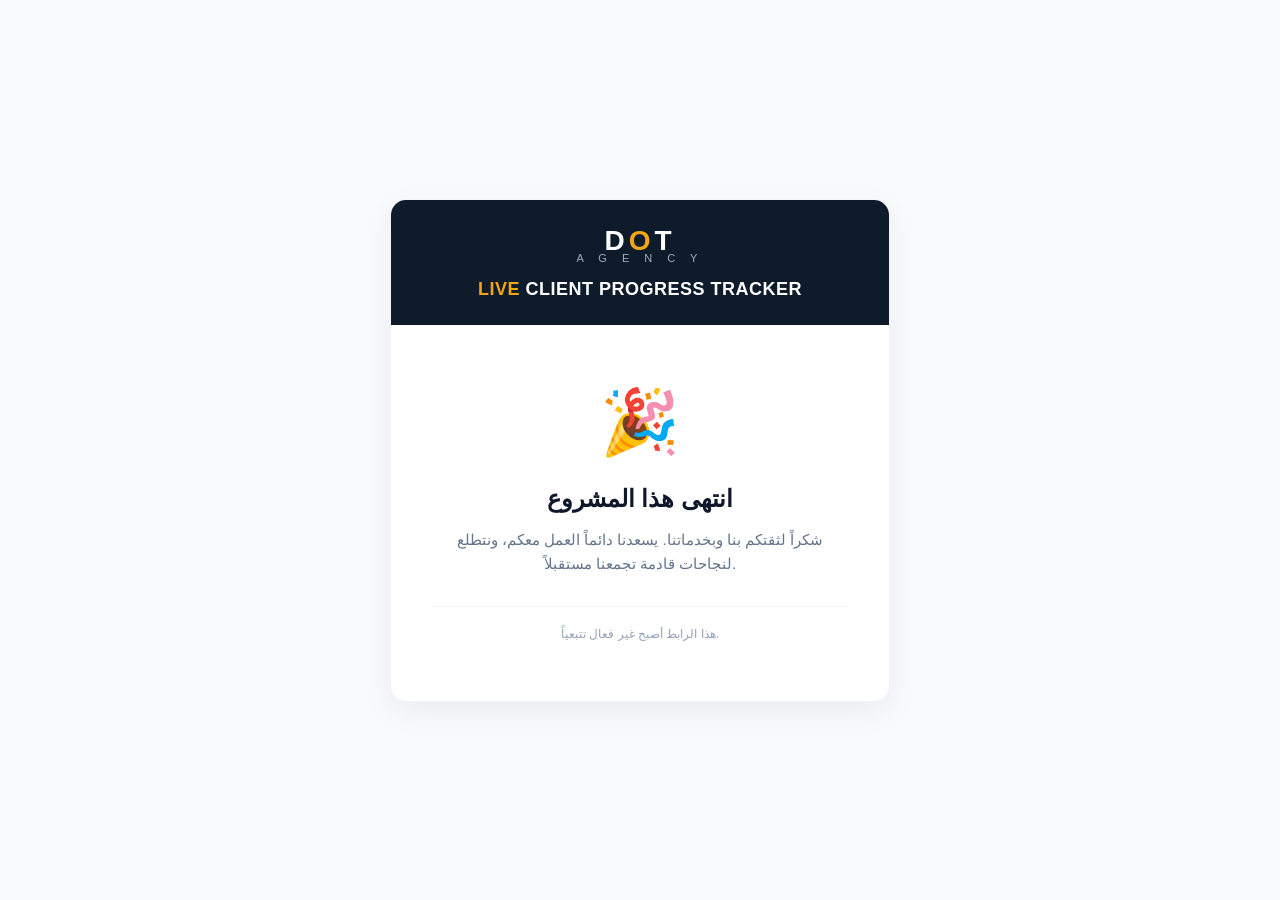
==== clients/client004/index.html @ 622db364 "initial commit" ====
<!DOCTYPE html>
<html lang="en">
<head>
    <meta charset="UTF-8">
    <meta name="viewport" content="width=device-width, initial-scale=1.0">
    <title>Live Progress Tracker | DOT Agency</title>
    <link rel="stylesheet" href="../../assets/css/style.css">
</head>
<body>

    <div class="tracker-card">
        
        <header class="tracker-header">
            <div class="logo-area">
                <div class="logo-placeholder">D<span>O</span>T</div>
                <div class="sub-logo">A G E N C Y</div>
            </div>
            <h1 class="tracker-title"><span>LIVE</span> CLIENT PROGRESS TRACKER</h1>
        </header>

        <div class="tracker-body-wrapper">
            <section class="client-info">
                <div class="info-row">
                    <div class="info-icon">👤</div>
                    <div class="info-label">Client</div>
                    <div class="info-separator">:</div>
                    <!-- سيتم تعبئته تلقائياً -->
                    <div class="info-value" id="client-name">Loading...</div>
                </div>
                <div class="info-row">
                    <div class="info-icon">⚙️</div>
                    <div class="info-label">Service</div>
                    <div class="info-separator">:</div>
                    <!-- سيتم تعبئته تلقائياً -->
                    <div class="info-value" id="client-service">Loading...</div>
                </div>
                <div class="info-row">
                    <div class="info-icon">⚡</div>
                    <div class="info-label">Status</div>
                    <div class="info-separator">:</div>
                    <div class="info-value">
                        <span class="status-badge">
                            <span class="status-dot"></span> In Progress
                        </span>
                    </div>
                </div>
            </section>

            <hr class="divider">

            <section class="progress-section">
                <div class="progress-header">PROGRESS</div>
                <div class="percentage-box">
                    <div class="percentage-text" id="percent-display">0%<span>DONE</span></div>
                </div>
                <div class="progress-bar-container">
                    <div class="progress-bar-fill" id="progress-bar-fill"></div>
                </div>
            </section>

            <hr class="divider">

            <section class="roadmap-section">
                <div class="roadmap-container">
                    <div class="roadmap-line">
                        <div class="roadmap-line-fill" id="roadmap-line-fill"></div>
                    </div>

                    <div class="roadmap-step step">
                        <div class="step-icon"></div>
                        <div class="step-title">Payment</div>
                        <div class="step-subtitle">Confirmed</div>
                        <div class="step-indicator-bar"></div>
                    </div>

                    <div class="roadmap-step step">
                        <div class="step-icon"></div>
                        <div class="step-title">Materials</div>
                        <div class="step-subtitle">Received</div>
                        <div class="step-indicator-bar"></div>
                    </div>

                    <div class="roadmap-step step">
                        <div class="step-icon"></div>
                        <div class="step-title">EDITING</div>
                        <div class="step-subtitle">REEL</div>
                        <div class="step-indicator-bar"></div>
                    </div>

                    <div class="roadmap-step step">
                        <div class="step-icon"></div>
                        <div class="step-title">Final</div>
                        <div class="step-subtitle">Review</div>
                        <div class="step-indicator-bar"></div>
                    </div>
                </div>
            </section>
        </div>

        <div class="finished-screen">
            <div class="finished-icon">🎉</div>
            <h2 class="finished-title">انتهى هذا المشروع</h2>
            <p class="finished-desc">شكراً لثقتكم بنا وبخدماتنا. يسعدنا دائماً العمل معكم، ونتطلع لنجاحات قادمة تجمعنا مستقبلاً.</p>
            <div class="finished-footer">
                هذا الرابط أصبح غير فعال تتبعياً.
            </div>
        </div>

    </div>

    <!-- ربط ملف قاعدة البيانات النصية أولاً، ثم كود التشغيل -->
    <script src="../../assets/js/config.js"></script>
    <script src="../../assets/js/app.js"></script>
</body>
</html>
---- assets/css/style.css ----
/* إعادة تعيين الخطوط والتنسيقات الأساسية */
* {
    box-sizing: border-box;
    margin: 0;
    padding: 0;
    font-family: 'Segoe UI', Tahoma, Geneva, Verdana, sans-serif;
}

body {
    background-color: #f8fafc;
    display: flex;
    justify-content: center;
    align-items: center;
    min-height: 100vh;
    padding: 20px;
}

/* الحاوية الرئيسية للتتبع */
.tracker-card {
    background-color: #ffffff;
    width: 100%;
    max-width: 500px;
    border-radius: 16px;
    box-shadow: 0 10px 30px rgba(15, 23, 42, 0.06);
    overflow: hidden;
    border: 1px solid #f1f5f9;
}

/* الهيدر الكحلي */
.tracker-header {
    background-color: #0d1b2a;
    color: #ffffff;
    text-align: center;
    padding: 25px 20px;
}

.logo-area {
    margin-bottom: 15px;
}

.logo-placeholder {
    font-size: 28px;
    font-weight: 800;
    letter-spacing: 4px;
    color: #ffffff;
}
.logo-placeholder span {
    color: #f3a613;
}

.sub-logo {
    font-size: 11px;
    letter-spacing: 6px;
    color: #a0aec0;
    margin-top: -5px;
    text-transform: uppercase;
}

.tracker-title {
    font-size: 18px;
    font-weight: 700;
    letter-spacing: 0.5px;
    margin-top: 15px;
}

.tracker-title span {
    color: #f3a613;
}

/* قسم بيانات العميل */
.client-info {
    padding: 30px 40px;
}

.info-row {
    display: flex;
    align-items: center;
    margin-bottom: 18px;
    font-size: 16px;
}

.info-row:last-child {
    margin-bottom: 0;
}

.info-icon {
    width: 40px;
    height: 40px;
    background-color: #f8fafc;
    border-radius: 50%;
    display: flex;
    align-items: center;
    justify-content: center;
    margin-right: 20px;
    font-size: 18px;
}

.info-label {
    font-weight: 600;
    color: #1e293b;
    width: 90px;
}

.info-separator {
    color: #64748b;
    margin-right: 15px;
}

.info-value {
    color: #0f172a;
    font-weight: 500;
}

.status-badge {
    display: inline-flex;
    align-items: center;
    color: #16a34a;
    font-weight: 600;
}

.status-dot {
    width: 12px;
    height: 12px;
    background-color: #16a34a;
    border-radius: 50%;
    display: inline-block;
    margin-right: 8px;
}

/* الفواصل الخطية */
.divider {
    border: none;
    border-top: 1px solid #e2e8f0;
    margin: 0 30px;
}

/* قسم شريط التقدم */
.progress-section {
    padding: 25px 40px;
    text-align: center;
}

.progress-header {
    display: flex;
    align-items: center;
    justify-content: center;
    font-size: 14px;
    font-weight: 700;
    color: #1e293b;
    letter-spacing: 1px;
    margin-bottom: 15px;
}

.progress-header::before,
.progress-header::after {
    content: "";
    flex: 1;
    height: 1px;
    background: #e2e8f0;
    margin: 0 15px;
    max-width: 50px;
}

.progress-header::before { background: linear-gradient(to left, #e2e8f0, #f3a613); }
.progress-header::after { background: linear-gradient(to right, #e2e8f0, #f3a613); }

.percentage-box {
    background-color: #f8fafc;
    border: 1px solid #e2e8f0;
    border-radius: 8px;
    display: inline-block;
    padding: 10px 25px;
    margin-bottom: 20px;
}

.percentage-text {
    font-size: 32px;
    font-weight: 800;
    color: #15803d;
}

.percentage-text span {
    color: #1e293b;
    font-size: 24px;
    font-weight: 700;
    margin-left: 5px;
}

.progress-bar-container {
    width: 100%;
    height: 14px;
    background-color: #f1f5f9;
    border-radius: 10px;
    overflow: hidden;
}

.progress-bar-fill {
    height: 100%;
    background-color: #16a34a;
    border-radius: 10px;
    width: 0%; /* سيتم التحكم بها حركياً عبر JS بناءً على المرحلة */
}

/* خارطة الطريق (Roadmap) */
.roadmap-section {
    padding: 35px 30px;
}

.roadmap-container {
    display: flex;
    justify-content: space-between;
    position: relative;
    margin-bottom: 10px;
}

.roadmap-line {
    position: absolute;
    top: 18px;
    left: 10%;
    right: 10%;
    height: 3px;
    background-color: #e2e8f0;
    z-index: 1;
}

.roadmap-line-fill {
    position: absolute;
    top: 0;
    left: 0;
    height: 100%;
    width: 0%; /* سيتم ملؤه تلقائياً بواسطة JS */
    background-color: #16a34a;
}

.roadmap-step {
    display: flex;
    flex-direction: column;
    align-items: center;
    position: relative;
    z-index: 2;
    width: 23%;
}

.step-icon {
    width: 36px;
    height: 36px;
    border-radius: 50%;
    display: flex;
    align-items: center;
    justify-content: center;
    font-weight: bold;
    font-size: 14px;
    background-color: #ffffff;
    border: 3px solid #cbd5e1;
}

/* الحالات المختلفة */
.step.completed .step-icon {
    background-color: #16a34a;
    border-color: #16a34a;
    color: white;
}

.step.active .step-icon {
    background-color: #ffffff;
    border-color: #f3a613;
    color: #f3a613;
    box-shadow: 0 0 0 4px rgba(243, 166, 19, 0.15);
}

.step-title {
    font-size: 11px;
    font-weight: 700;
    color: #64748b;
    text-align: center;
    margin-top: 12px;
    line-height: 1.3;
}

.step-subtitle {
    font-size: 10px;
    font-weight: 700;
    color: #64748b;
    text-align: center;
    margin-top: 3px;
    line-height: 1.2;
}

.step.active .step-title,
.step.active .step-subtitle {
    color: #0f172a;
}

.step.active .step-title::before { content: "▶ "; color: #f3a613; }
.step.active .step-title::after { content: " ◀"; color: #f3a613; }
.step.active .step-subtitle::before { content: "▶ "; color: #f3a613; }
.step.active .step-subtitle::after { content: " ◀"; color: #f3a613; }

.step-indicator-bar {
    width: 25px;
    height: 3px;
    background-color: #cbd5e1;
    margin-top: 8px;
    border-radius: 2px;
}

.step.completed .step-indicator-bar { background-color: #16a34a; }
.step.active .step-indicator-bar { background-color: #f3a613; }

/* شاشة انتهاء المشروع (Finished Project Screen) */
.finished-screen {
    display: none; /* تظهر فقط عند تفعيل الحالة */
    text-align: center;
    padding: 60px 40px;
    animation: fadeIn 0.6s ease-out;
}

.finished-icon {
    font-size: 64px;
    margin-bottom: 25px;
}

.finished-title {
    font-size: 24px;
    font-weight: 800;
    color: #0f172a;
    margin-bottom: 15px;
}

.finished-desc {
    font-size: 15px;
    color: #64748b;
    line-height: 1.6;
    margin-bottom: 30px;
}

.finished-footer {
    font-size: 12px;
    color: #94a3b8;
    border-top: 1px solid #f1f5f9;
    padding-top: 20px;
}

/* حالة إخفاء المتعقب عند انتهاء المشروع */
.project-finished .tracker-body-wrapper {
    display: none;
}

.project-finished .finished-screen {
    display: block;
}

@keyframes fadeIn {
    from { opacity: 0; transform: translateY(10px); }
    to { opacity: 1; transform: translateY(0); }
}
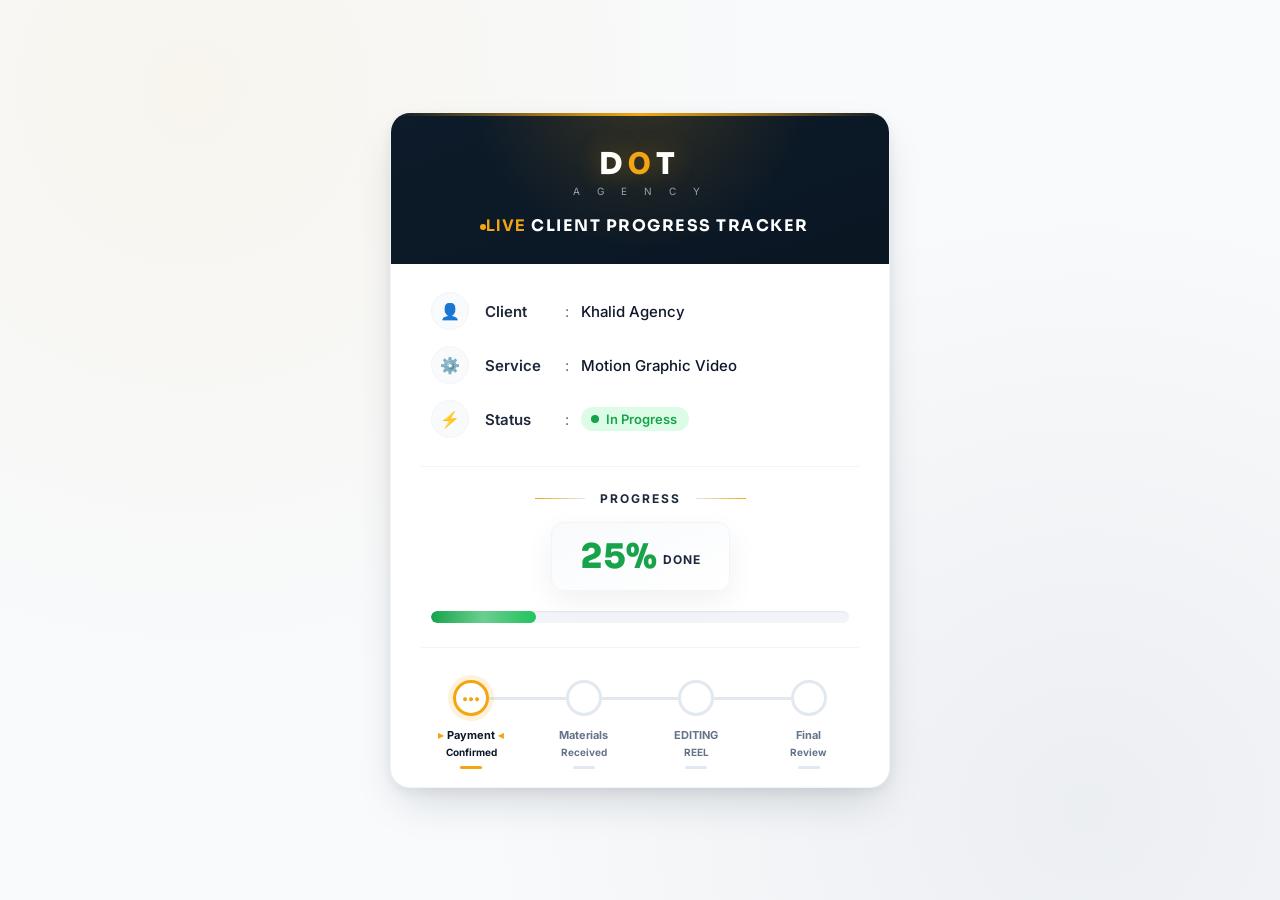
==== commit 369d000e: "commit" ====
--- a/clients/client004/index.html
+++ b/clients/client004/index.html
@@ -1,15 +1,31 @@
 <!DOCTYPE html>
+<!--
+    ============================================================
+    قالب صفحة عميل — DOT Agency Progress Tracker
+    ============================================================
+    ملاحظة للفريق: هذا الملف يُنسخ كما هو لكل عميل جديد
+    (clients/clientXXX/index.html). لا حاجة لتعديل أي شيء هنا —
+    فقط أضف بيانات العميل الجديد بملف assets/js/config.js.
+    المسارات النسبية "../../assets/..." أدناه تفترض أن الملف
+    موجود داخل clients/<client-folder>/index.html بالضبط.
+    ============================================================
+-->
 <html lang="en">
 <head>
     <meta charset="UTF-8">
     <meta name="viewport" content="width=device-width, initial-scale=1.0">
     <title>Live Progress Tracker | DOT Agency</title>
+
+    <link rel="preconnect" href="https://fonts.googleapis.com">
+    <link rel="preconnect" href="https://fonts.gstatic.com" crossorigin>
+    <link href="https://fonts.googleapis.com/css2?family=Sora:wght@600;700;800&family=Inter:wght@400;500;600;700&display=swap" rel="stylesheet">
+
     <link rel="stylesheet" href="../../assets/css/style.css">
 </head>
 <body>
 
     <div class="tracker-card">
-        
+
         <header class="tracker-header">
             <div class="logo-area">
                 <div class="logo-placeholder">D<span>O</span>T</div>
@@ -24,14 +40,14 @@
                     <div class="info-icon">👤</div>
                     <div class="info-label">Client</div>
                     <div class="info-separator">:</div>
-                    <!-- سيتم تعبئته تلقائياً -->
+                    <!-- سيتم تعبئته تلقائياً عبر app.js -->
                     <div class="info-value" id="client-name">Loading...</div>
                 </div>
                 <div class="info-row">
                     <div class="info-icon">⚙️</div>
                     <div class="info-label">Service</div>
                     <div class="info-separator">:</div>
-                    <!-- سيتم تعبئته تلقائياً -->
+                    <!-- سيتم تعبئته تلقائياً عبر app.js -->
                     <div class="info-value" id="client-service">Loading...</div>
                 </div>
                 <div class="info-row">
@@ -97,6 +113,7 @@
             </section>
         </div>
 
+        <!-- تظهر تلقائياً فقط إذا isFinished = true بملف config.js -->
         <div class="finished-screen">
             <div class="finished-icon">🎉</div>
             <h2 class="finished-title">انتهى هذا المشروع</h2>
@@ -106,6 +123,13 @@
             </div>
         </div>
 
+        <!-- تظهر تلقائياً فقط إذا تعذّر إيجاد بيانات هذا العميل بـ config.js -->
+        <div class="error-screen">
+            <div class="error-icon">⚠️</div>
+            <h2 class="error-title">تعذّر تحميل بيانات هذا الرابط</h2>
+            <p class="error-desc">يبدو أن هذا الرابط غير صحيح أو أن بيانات المشروع لم تُضف بعد. يرجى التواصل معنا لتأكيد رابط المتابعة الخاص بمشروعك.</p>
+        </div>
+
     </div>
 
     <!-- ربط ملف قاعدة البيانات النصية أولاً، ثم كود التشغيل -->
--- a/assets/css/style.css
+++ b/assets/css/style.css
@@ -1,142 +1,259 @@
+/* ============================================================
+   DOT AGENCY — Live Client Progress Tracker
+   نظام تصميم موحّد (Design Tokens) + تحسينات بصرية وحركية
+   ============================================================ */
+
+@import url('https://fonts.googleapis.com/css2?family=Sora:wght@600;700;800&family=Inter:wght@400;500;600;700&display=swap');
+
+:root {
+    /* ألوان الهوية */
+    --navy-deep:      #0a1622;
+    --navy:           #0d1b2a;
+    --navy-light:     #16283d;
+    --gold:           #f3a613;
+    --gold-soft:      #fcd980;
+    --success:        #16a34a;
+    --success-soft:   #dcfce7;
+
+    /* درجات محايدة */
+    --ink-900:        #0f172a;
+    --ink-700:        #1e293b;
+    --ink-500:        #64748b;
+    --ink-400:        #94a3b8;
+    --ink-200:        #e2e8f0;
+    --ink-100:        #f1f5f9;
+    --ink-50:         #f8fafc;
+    --white:          #ffffff;
+
+    /* أبعاد ومقاييس */
+    --radius-lg:      20px;
+    --radius-md:      12px;
+    --radius-sm:      8px;
+    --radius-full:    999px;
+
+    --shadow-card:    0 20px 45px -12px rgba(13, 27, 42, 0.18), 0 4px 12px rgba(13, 27, 42, 0.06);
+    --shadow-soft:    0 10px 30px rgba(15, 23, 42, 0.06);
+
+    --font-display:   'Sora', 'Segoe UI', Tahoma, sans-serif;
+    --font-body:      'Inter', 'Segoe UI', Tahoma, Geneva, Verdana, sans-serif;
+
+    --ease-out:       cubic-bezier(0.16, 1, 0.3, 1);
+    --ease-smooth:    cubic-bezier(0.4, 0, 0.2, 1);
+}
+
 /* إعادة تعيين الخطوط والتنسيقات الأساسية */
 * {
     box-sizing: border-box;
     margin: 0;
     padding: 0;
-    font-family: 'Segoe UI', Tahoma, Geneva, Verdana, sans-serif;
+    font-family: var(--font-body);
 }
 
 body {
-    background-color: #f8fafc;
+    background:
+        radial-gradient(circle at 15% 10%, rgba(243, 166, 19, 0.06), transparent 45%),
+        radial-gradient(circle at 85% 90%, rgba(13, 27, 42, 0.05), transparent 45%),
+        var(--ink-50);
     display: flex;
     justify-content: center;
     align-items: center;
     min-height: 100vh;
-    padding: 20px;
-}
-
-/* الحاوية الرئيسية للتتبع */
+    padding: 24px;
+}
+
+*:focus-visible {
+    outline: 2px solid var(--gold);
+    outline-offset: 2px;
+    border-radius: 4px;
+}
+
+/* ============================================================
+   الحاوية الرئيسية للتتبع
+   ============================================================ */
 .tracker-card {
-    background-color: #ffffff;
+    background-color: var(--white);
     width: 100%;
     max-width: 500px;
-    border-radius: 16px;
-    box-shadow: 0 10px 30px rgba(15, 23, 42, 0.06);
+    border-radius: var(--radius-lg);
+    box-shadow: var(--shadow-card);
     overflow: hidden;
-    border: 1px solid #f1f5f9;
-}
-
-/* الهيدر الكحلي */
+    border: 1px solid var(--ink-100);
+    animation: cardEnter 0.7s var(--ease-out) both;
+}
+
+@keyframes cardEnter {
+    from { opacity: 0; transform: translateY(16px) scale(0.98); }
+    to   { opacity: 1; transform: translateY(0) scale(1); }
+}
+
+/* ============================================================
+   الهيدر الكحلي
+   ============================================================ */
 .tracker-header {
-    background-color: #0d1b2a;
-    color: #ffffff;
+    position: relative;
+    background:
+        radial-gradient(circle at 50% -20%, rgba(243, 166, 19, 0.18), transparent 55%),
+        linear-gradient(160deg, var(--navy) 0%, var(--navy-deep) 100%);
+    color: var(--white);
     text-align: center;
-    padding: 25px 20px;
-}
-
-.logo-area {
-    margin-bottom: 15px;
-}
+    padding: 32px 20px 28px;
+    overflow: hidden;
+}
+
+/* خط ذهبي علوي رفيع كتوقيع بصري للبراند */
+.tracker-header::before {
+    content: "";
+    position: absolute;
+    top: 0; left: 0; right: 0;
+    height: 3px;
+    background: linear-gradient(90deg, transparent, var(--gold), transparent);
+}
+
+.logo-area { margin-bottom: 16px; }
 
 .logo-placeholder {
-    font-size: 28px;
+    font-family: var(--font-display);
+    font-size: 30px;
     font-weight: 800;
-    letter-spacing: 4px;
-    color: #ffffff;
-}
+    letter-spacing: 6px;
+    color: var(--white);
+    text-shadow: 0 0 24px rgba(243, 166, 19, 0.35);
+}
+
 .logo-placeholder span {
-    color: #f3a613;
+    color: var(--gold);
 }
 
 .sub-logo {
-    font-size: 11px;
-    letter-spacing: 6px;
-    color: #a0aec0;
-    margin-top: -5px;
+    font-size: 10px;
+    letter-spacing: 7px;
+    color: var(--ink-400);
+    margin-top: 2px;
     text-transform: uppercase;
 }
 
 .tracker-title {
-    font-size: 18px;
+    font-family: var(--font-display);
+    font-size: 16px;
     font-weight: 700;
-    letter-spacing: 0.5px;
-    margin-top: 15px;
+    letter-spacing: 1.5px;
+    margin-top: 18px;
+    color: var(--white);
 }
 
 .tracker-title span {
-    color: #f3a613;
-}
-
-/* قسم بيانات العميل */
+    position: relative;
+    color: var(--gold);
+    margin-left: 2px;
+}
+
+/* نقطة "بث مباشر" نابضة بجانب كلمة LIVE — توقيع الهوية */
+.tracker-title span::before {
+    content: "";
+    display: inline-block;
+    width: 6px;
+    height: 6px;
+    border-radius: 50%;
+    background: var(--gold);
+    margin-left: 6px;
+    vertical-align: middle;
+    animation: livePulse 1.8s ease-in-out infinite;
+}
+
+@keyframes livePulse {
+    0%, 100% { box-shadow: 0 0 0 0 rgba(243, 166, 19, 0.55); }
+    50%      { box-shadow: 0 0 0 6px rgba(243, 166, 19, 0); }
+}
+
+/* ============================================================
+   قسم بيانات العميل
+   ============================================================ */
 .client-info {
-    padding: 30px 40px;
+    padding: 28px clamp(24px, 6vw, 40px);
 }
 
 .info-row {
     display: flex;
     align-items: center;
-    margin-bottom: 18px;
+    margin-bottom: 16px;
+    font-size: 15px;
+}
+
+.info-row:last-child { margin-bottom: 0; }
+
+.info-icon {
+    flex-shrink: 0;
+    width: 38px;
+    height: 38px;
+    background-color: var(--ink-50);
+    border: 1px solid var(--ink-100);
+    border-radius: 50%;
+    display: flex;
+    align-items: center;
+    justify-content: center;
+    margin-inline-end: 16px;
     font-size: 16px;
-}
-
-.info-row:last-child {
-    margin-bottom: 0;
-}
-
-.info-icon {
-    width: 40px;
-    height: 40px;
-    background-color: #f8fafc;
-    border-radius: 50%;
-    display: flex;
-    align-items: center;
-    justify-content: center;
-    margin-right: 20px;
-    font-size: 18px;
+    transition: transform 0.25s var(--ease-smooth), border-color 0.25s var(--ease-smooth);
+}
+
+.info-row:hover .info-icon {
+    transform: translateY(-2px);
+    border-color: var(--gold-soft);
 }
 
 .info-label {
     font-weight: 600;
-    color: #1e293b;
-    width: 90px;
+    color: var(--ink-700);
+    width: 80px;
+    flex-shrink: 0;
 }
 
 .info-separator {
-    color: #64748b;
-    margin-right: 15px;
+    color: var(--ink-500);
+    margin-inline-end: 12px;
 }
 
 .info-value {
-    color: #0f172a;
+    color: var(--ink-900);
     font-weight: 500;
+    overflow: hidden;
+    text-overflow: ellipsis;
+    white-space: nowrap;
 }
 
 .status-badge {
     display: inline-flex;
     align-items: center;
-    color: #16a34a;
+    color: var(--success);
     font-weight: 600;
+    background-color: var(--success-soft);
+    padding: 4px 12px 4px 10px;
+    border-radius: var(--radius-full);
+    font-size: 13px;
 }
 
 .status-dot {
-    width: 12px;
-    height: 12px;
-    background-color: #16a34a;
+    width: 8px;
+    height: 8px;
+    background-color: var(--success);
     border-radius: 50%;
     display: inline-block;
-    margin-right: 8px;
+    margin-inline-end: 7px;
+    animation: livePulse 2s ease-in-out infinite;
 }
 
 /* الفواصل الخطية */
 .divider {
     border: none;
-    border-top: 1px solid #e2e8f0;
-    margin: 0 30px;
-}
-
-/* قسم شريط التقدم */
+    border-top: 1px solid var(--ink-100);
+    margin: 0 clamp(20px, 5vw, 30px);
+}
+
+/* ============================================================
+   قسم شريط التقدم
+   ============================================================ */
 .progress-section {
-    padding: 25px 40px;
+    padding: 24px clamp(24px, 6vw, 40px);
     text-align: center;
 }
 
@@ -144,11 +261,11 @@
     display: flex;
     align-items: center;
     justify-content: center;
-    font-size: 14px;
+    font-size: 12px;
     font-weight: 700;
-    color: #1e293b;
-    letter-spacing: 1px;
-    margin-bottom: 15px;
+    color: var(--ink-700);
+    letter-spacing: 2px;
+    margin-bottom: 16px;
 }
 
 .progress-header::before,
@@ -156,54 +273,78 @@
     content: "";
     flex: 1;
     height: 1px;
-    background: #e2e8f0;
     margin: 0 15px;
     max-width: 50px;
 }
 
-.progress-header::before { background: linear-gradient(to left, #e2e8f0, #f3a613); }
-.progress-header::after { background: linear-gradient(to right, #e2e8f0, #f3a613); }
+.progress-header::before { background: linear-gradient(to left, var(--ink-200), var(--gold)); }
+.progress-header::after  { background: linear-gradient(to right, var(--ink-200), var(--gold)); }
 
 .percentage-box {
-    background-color: #f8fafc;
-    border: 1px solid #e2e8f0;
-    border-radius: 8px;
+    background: linear-gradient(160deg, var(--ink-50), var(--white));
+    border: 1px solid var(--ink-100);
+    border-radius: var(--radius-md);
     display: inline-block;
-    padding: 10px 25px;
+    padding: 12px 28px;
     margin-bottom: 20px;
+    box-shadow: var(--shadow-soft);
 }
 
 .percentage-text {
-    font-size: 32px;
+    font-family: var(--font-display);
+    font-size: 34px;
     font-weight: 800;
-    color: #15803d;
+    color: var(--success);
+    font-variant-numeric: tabular-nums;
 }
 
 .percentage-text span {
-    color: #1e293b;
-    font-size: 24px;
+    font-family: var(--font-body);
+    color: var(--ink-700);
+    font-size: 12px;
     font-weight: 700;
-    margin-left: 5px;
+    letter-spacing: 1px;
+    margin-left: 6px;
+    vertical-align: middle;
 }
 
 .progress-bar-container {
     width: 100%;
-    height: 14px;
-    background-color: #f1f5f9;
-    border-radius: 10px;
+    height: 12px;
+    background-color: var(--ink-100);
+    border-radius: var(--radius-full);
     overflow: hidden;
+    box-shadow: inset 0 1px 2px rgba(15, 23, 42, 0.06);
 }
 
 .progress-bar-fill {
+    position: relative;
     height: 100%;
-    background-color: #16a34a;
-    border-radius: 10px;
-    width: 0%; /* سيتم التحكم بها حركياً عبر JS بناءً على المرحلة */
-}
-
-/* خارطة الطريق (Roadmap) */
+    background: linear-gradient(90deg, var(--success), #22c55e);
+    border-radius: var(--radius-full);
+    width: 0%; /* يُتحكم بها حركياً عبر JS بناءً على المرحلة */
+    overflow: hidden;
+}
+
+/* لمعة متحركة خفيفة داخل الشريط لإحساس "حيّ" */
+.progress-bar-fill::after {
+    content: "";
+    position: absolute;
+    inset: 0;
+    background: linear-gradient(90deg, transparent, rgba(255, 255, 255, 0.35), transparent);
+    animation: shimmer 2.2s ease-in-out infinite;
+}
+
+@keyframes shimmer {
+    0%   { transform: translateX(-100%); }
+    100% { transform: translateX(100%); }
+}
+
+/* ============================================================
+   خارطة الطريق (Roadmap)
+   ============================================================ */
 .roadmap-section {
-    padding: 35px 30px;
+    padding: 32px clamp(18px, 5vw, 30px) 8px;
 }
 
 .roadmap-container {
@@ -215,11 +356,12 @@
 
 .roadmap-line {
     position: absolute;
-    top: 18px;
+    top: 17px;
     left: 10%;
     right: 10%;
     height: 3px;
-    background-color: #e2e8f0;
+    background-color: var(--ink-200);
+    border-radius: var(--radius-full);
     z-index: 1;
 }
 
@@ -228,8 +370,9 @@
     top: 0;
     left: 0;
     height: 100%;
-    width: 0%; /* سيتم ملؤه تلقائياً بواسطة JS */
-    background-color: #16a34a;
+    width: 0%; /* يُملأ تلقائياً بواسطة JS */
+    background: linear-gradient(90deg, var(--success), #22c55e);
+    border-radius: var(--radius-full);
 }
 
 .roadmap-step {
@@ -249,108 +392,185 @@
     align-items: center;
     justify-content: center;
     font-weight: bold;
-    font-size: 14px;
-    background-color: #ffffff;
-    border: 3px solid #cbd5e1;
+    font-size: 13px;
+    background-color: var(--white);
+    border: 3px solid var(--ink-200);
+    transition: all 0.35s var(--ease-smooth);
 }
 
 /* الحالات المختلفة */
 .step.completed .step-icon {
-    background-color: #16a34a;
-    border-color: #16a34a;
-    color: white;
+    background-color: var(--success);
+    border-color: var(--success);
+    color: var(--white);
 }
 
 .step.active .step-icon {
-    background-color: #ffffff;
-    border-color: #f3a613;
-    color: #f3a613;
-    box-shadow: 0 0 0 4px rgba(243, 166, 19, 0.15);
+    background-color: var(--white);
+    border-color: var(--gold);
+    color: var(--gold);
+    box-shadow: 0 0 0 5px rgba(243, 166, 19, 0.15);
+    animation: activePulse 1.8s ease-in-out infinite;
+}
+
+@keyframes activePulse {
+    0%, 100% { box-shadow: 0 0 0 5px rgba(243, 166, 19, 0.15); }
+    50%      { box-shadow: 0 0 0 8px rgba(243, 166, 19, 0.08); }
 }
 
 .step-title {
     font-size: 11px;
     font-weight: 700;
-    color: #64748b;
+    color: var(--ink-500);
     text-align: center;
     margin-top: 12px;
     line-height: 1.3;
+    transition: color 0.3s var(--ease-smooth);
 }
 
 .step-subtitle {
     font-size: 10px;
     font-weight: 700;
-    color: #64748b;
+    color: var(--ink-500);
     text-align: center;
     margin-top: 3px;
     line-height: 1.2;
+    transition: color 0.3s var(--ease-smooth);
+}
+
+.step.completed .step-title,
+.step.completed .step-subtitle {
+    color: var(--ink-700);
 }
 
 .step.active .step-title,
 .step.active .step-subtitle {
-    color: #0f172a;
-}
-
-.step.active .step-title::before { content: "▶ "; color: #f3a613; }
-.step.active .step-title::after { content: " ◀"; color: #f3a613; }
-.step.active .step-subtitle::before { content: "▶ "; color: #f3a613; }
-.step.active .step-subtitle::after { content: " ◀"; color: #f3a613; }
+    color: var(--ink-900);
+}
+
+.step.active .step-title::before { content: "▸ "; color: var(--gold); }
+.step.active .step-title::after  { content: " ◂"; color: var(--gold); }
 
 .step-indicator-bar {
-    width: 25px;
+    width: 22px;
     height: 3px;
-    background-color: #cbd5e1;
+    background-color: var(--ink-200);
     margin-top: 8px;
-    border-radius: 2px;
-}
-
-.step.completed .step-indicator-bar { background-color: #16a34a; }
-.step.active .step-indicator-bar { background-color: #f3a613; }
-
-/* شاشة انتهاء المشروع (Finished Project Screen) */
+    border-radius: var(--radius-full);
+    transition: background-color 0.3s var(--ease-smooth);
+}
+
+.step.completed .step-indicator-bar { background-color: var(--success); }
+.step.active .step-indicator-bar    { background-color: var(--gold); }
+
+/* ============================================================
+   شاشة انتهاء المشروع (Finished Project Screen)
+   ============================================================ */
 .finished-screen {
     display: none; /* تظهر فقط عند تفعيل الحالة */
     text-align: center;
-    padding: 60px 40px;
-    animation: fadeIn 0.6s ease-out;
+    padding: 56px clamp(24px, 6vw, 40px);
+    animation: fadeIn 0.6s var(--ease-out);
 }
 
 .finished-icon {
-    font-size: 64px;
-    margin-bottom: 25px;
+    font-size: 58px;
+    margin-bottom: 20px;
+    animation: popIn 0.6s var(--ease-out) 0.1s both;
+}
+
+@keyframes popIn {
+    from { opacity: 0; transform: scale(0.6); }
+    to   { opacity: 1; transform: scale(1); }
 }
 
 .finished-title {
-    font-size: 24px;
+    font-family: var(--font-display);
+    font-size: 22px;
     font-weight: 800;
-    color: #0f172a;
-    margin-bottom: 15px;
+    color: var(--ink-900);
+    margin-bottom: 14px;
 }
 
 .finished-desc {
-    font-size: 15px;
-    color: #64748b;
-    line-height: 1.6;
-    margin-bottom: 30px;
+    font-size: 14px;
+    color: var(--ink-500);
+    line-height: 1.7;
+    margin-bottom: 28px;
 }
 
 .finished-footer {
     font-size: 12px;
-    color: #94a3b8;
-    border-top: 1px solid #f1f5f9;
-    padding-top: 20px;
+    color: var(--ink-400);
+    border-top: 1px solid var(--ink-100);
+    padding-top: 18px;
 }
 
 /* حالة إخفاء المتعقب عند انتهاء المشروع */
-.project-finished .tracker-body-wrapper {
+.project-finished .tracker-body-wrapper { display: none; }
+.project-finished .finished-screen { display: block; }
+
+/* ============================================================
+   حالة الخطأ (لا توجد بيانات لهذا العميل) — تُفعَّل عبر JS
+   ============================================================ */
+.tracker-card.data-error .tracker-body-wrapper,
+.tracker-card.data-error .finished-screen {
     display: none;
 }
 
-.project-finished .finished-screen {
+.error-screen {
+    display: none;
+    text-align: center;
+    padding: 56px clamp(24px, 6vw, 40px);
+}
+
+.tracker-card.data-error .error-screen {
     display: block;
+}
+
+.error-icon { font-size: 48px; margin-bottom: 18px; }
+
+.error-title {
+    font-family: var(--font-display);
+    font-size: 18px;
+    font-weight: 800;
+    color: var(--ink-900);
+    margin-bottom: 10px;
+}
+
+.error-desc {
+    font-size: 13px;
+    color: var(--ink-500);
+    line-height: 1.6;
 }
 
 @keyframes fadeIn {
     from { opacity: 0; transform: translateY(10px); }
-    to { opacity: 1; transform: translateY(0); }
+    to   { opacity: 1; transform: translateY(0); }
+}
+
+/* ============================================================
+   استجابة الشاشات الصغيرة
+   ============================================================ */
+@media (max-width: 420px) {
+    .logo-placeholder { letter-spacing: 4px; font-size: 26px; }
+    .tracker-title { font-size: 14px; letter-spacing: 1px; }
+
+    .info-label { width: 66px; font-size: 14px; }
+    .info-value { font-size: 14px; }
+
+    .roadmap-section { padding-inline: 10px; }
+    .step-title, .step-subtitle { font-size: 9.5px; }
+    .step-icon { width: 30px; height: 30px; }
+    .roadmap-line { top: 14px; }
+
+    .percentage-text { font-size: 28px; }
+}
+
+@media (prefers-reduced-motion: reduce) {
+    *, *::before, *::after {
+        animation-duration: 0.001ms !important;
+        animation-iteration-count: 1 !important;
+        transition-duration: 0.001ms !important;
+    }
 }
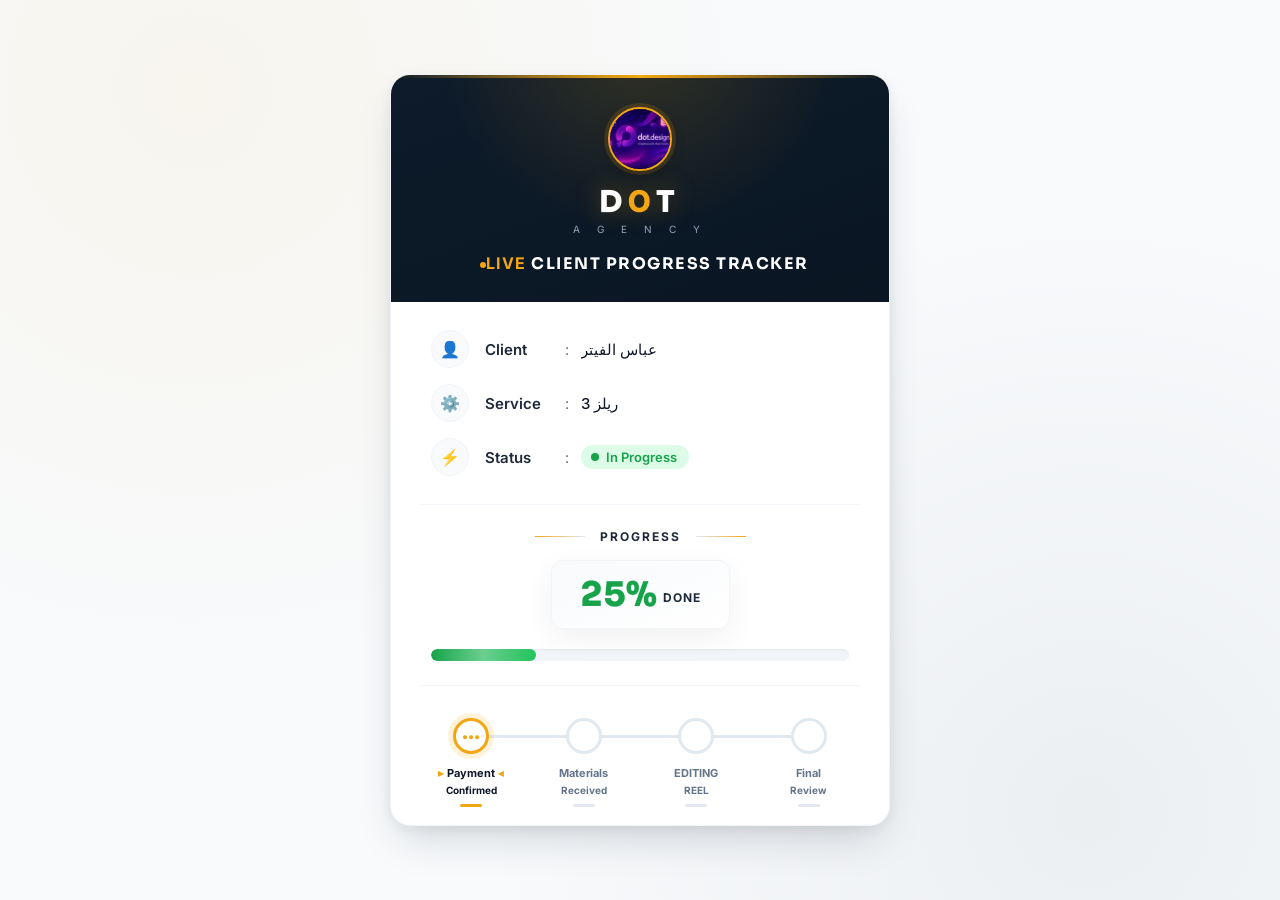
==== commit fba005e5: "commit" ====
--- a/clients/client004/index.html
+++ b/clients/client004/index.html
@@ -28,6 +28,7 @@
 
         <header class="tracker-header">
             <div class="logo-area">
+                <img src="../../assets/images/logo.png" alt="DOT Agency" class="logo-image">
                 <div class="logo-placeholder">D<span>O</span>T</div>
                 <div class="sub-logo">A G E N C Y</div>
             </div>
--- a/assets/css/style.css
+++ b/assets/css/style.css
@@ -110,6 +110,18 @@
 }
 
 .logo-area { margin-bottom: 16px; }
+
+.logo-image {
+    width: 64px;
+    height: 64px;
+    border-radius: 50%;
+    object-fit: cover;
+    display: block;
+    margin: 0 auto 12px;
+    border: 2px solid var(--gold);
+    box-shadow: 0 0 0 4px rgba(243, 166, 19, 0.15), 0 4px 14px rgba(0, 0, 0, 0.25);
+    background-color: var(--navy-light); /* خلفية احتياطية أثناء تحميل الصورة أو إن كانت شفافة */
+}
 
 .logo-placeholder {
     font-family: var(--font-display);
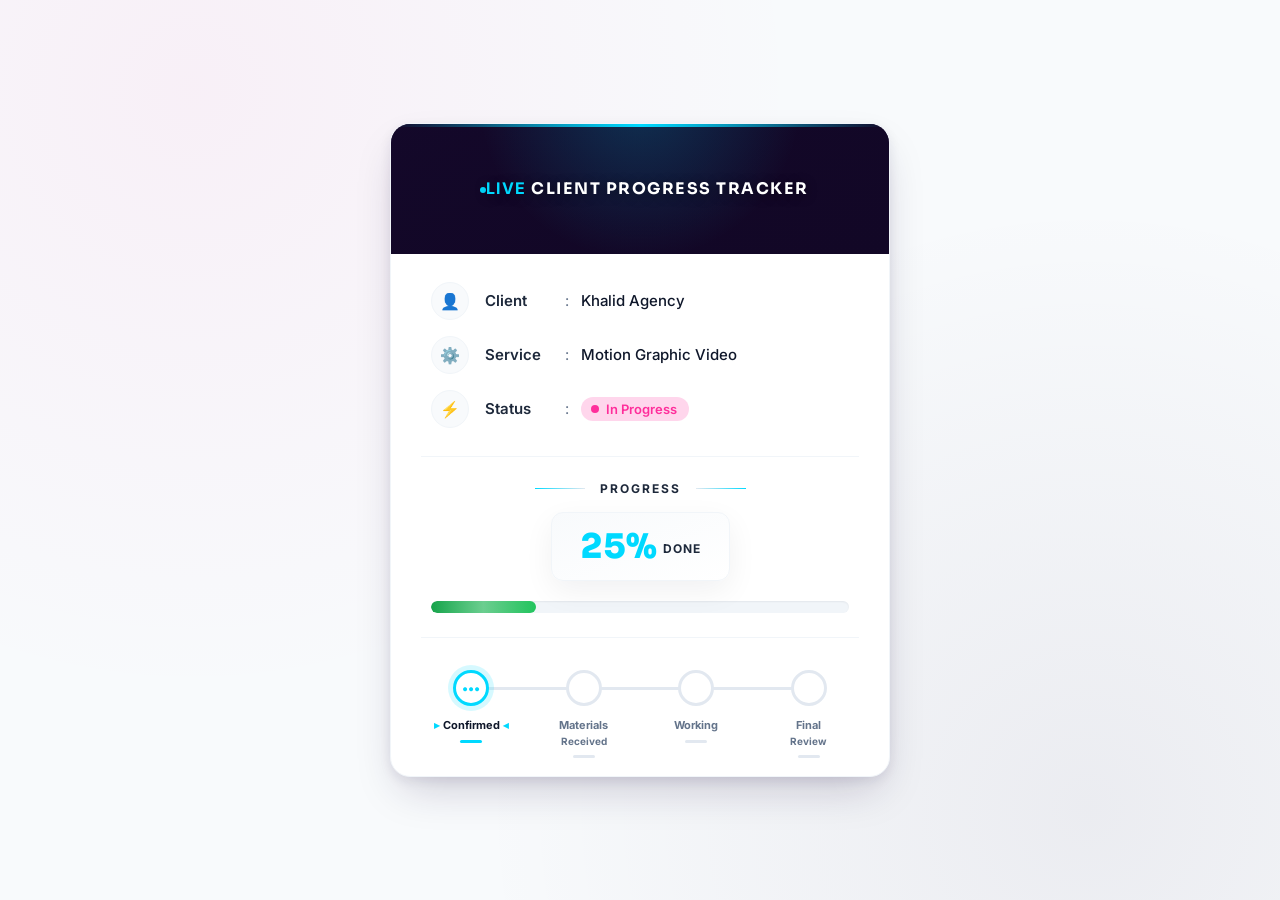
==== commit 87268c3e: "commit" ====
--- a/clients/client004/index.html
+++ b/clients/client004/index.html
@@ -27,11 +27,6 @@
     <div class="tracker-card">
 
         <header class="tracker-header">
-            <div class="logo-area">
-                <img src="../../assets/images/logo.png" alt="DOT Agency" class="logo-image">
-                <div class="logo-placeholder">D<span>O</span>T</div>
-                <div class="sub-logo">A G E N C Y</div>
-            </div>
             <h1 class="tracker-title"><span>LIVE</span> CLIENT PROGRESS TRACKER</h1>
         </header>
 
@@ -85,8 +80,7 @@
 
                     <div class="roadmap-step step">
                         <div class="step-icon"></div>
-                        <div class="step-title">Payment</div>
-                        <div class="step-subtitle">Confirmed</div>
+                        <div class="step-title">Confirmed</div>
                         <div class="step-indicator-bar"></div>
                     </div>
 
@@ -99,8 +93,7 @@
 
                     <div class="roadmap-step step">
                         <div class="step-icon"></div>
-                        <div class="step-title">EDITING</div>
-                        <div class="step-subtitle">REEL</div>
+                        <div class="step-title">Working</div>
                         <div class="step-indicator-bar"></div>
                     </div>
 
--- a/assets/css/style.css
+++ b/assets/css/style.css
@@ -1,44 +1,51 @@
 /* ============================================================
    DOT AGENCY — Live Client Progress Tracker
-   نظام تصميم موحّد (Design Tokens) + تحسينات بصرية وحركية
+   نظام تصميم موحّد (Design Tokens) + هوية 60-30-10
+   60% بنفسجي داكن (Primary) | 30% نيون بينك (Secondary) | 10% أزرق نيون (Accent)
    ============================================================ */
 
 @import url('https://fonts.googleapis.com/css2?family=Sora:wght@600;700;800&family=Inter:wght@400;500;600;700&display=swap');
 
 :root {
-    /* ألوان الهوية */
-    --navy-deep:      #0a1622;
-    --navy:           #0d1b2a;
-    --navy-light:     #16283d;
-    --gold:           #f3a613;
-    --gold-soft:      #fcd980;
-    --success:        #16a34a;
-    --success-soft:   #dcfce7;
+    /* الهوية — 60/30/10 */
+    --brand-primary:       #1b0e3d;   /* بنفسجي داكن — 60% (خلفيات كبيرة) */
+    --brand-primary-deep:  #120726;
+    --brand-primary-light: #2d1660;
+
+    --brand-secondary:      #ff2e9b; /* نيون بينك/ماجنتا — 30% (عناصر داعمة) */
+    --brand-secondary-soft: #ffd6ec;
+
+    --brand-accent:      #00d9ff;    /* أزرق نيون كهربائي — 10% (لكنة/CTA) */
+    --brand-accent-soft: #baf5ff;
+
+    /* ألوان دلالية (وظيفية، مستقلة عن الهوية) */
+    --success:      #16a34a;
+    --success-soft: #dcfce7;
 
     /* درجات محايدة */
-    --ink-900:        #0f172a;
-    --ink-700:        #1e293b;
-    --ink-500:        #64748b;
-    --ink-400:        #94a3b8;
-    --ink-200:        #e2e8f0;
-    --ink-100:        #f1f5f9;
-    --ink-50:         #f8fafc;
-    --white:          #ffffff;
+    --ink-900: #0f172a;
+    --ink-700: #1e293b;
+    --ink-500: #64748b;
+    --ink-400: #94a3b8;
+    --ink-200: #e2e8f0;
+    --ink-100: #f1f5f9;
+    --ink-50:  #f8fafc;
+    --white:   #ffffff;
 
     /* أبعاد ومقاييس */
-    --radius-lg:      20px;
-    --radius-md:      12px;
-    --radius-sm:      8px;
-    --radius-full:    999px;
-
-    --shadow-card:    0 20px 45px -12px rgba(13, 27, 42, 0.18), 0 4px 12px rgba(13, 27, 42, 0.06);
-    --shadow-soft:    0 10px 30px rgba(15, 23, 42, 0.06);
-
-    --font-display:   'Sora', 'Segoe UI', Tahoma, sans-serif;
-    --font-body:      'Inter', 'Segoe UI', Tahoma, Geneva, Verdana, sans-serif;
-
-    --ease-out:       cubic-bezier(0.16, 1, 0.3, 1);
-    --ease-smooth:    cubic-bezier(0.4, 0, 0.2, 1);
+    --radius-lg:   20px;
+    --radius-md:   12px;
+    --radius-sm:   8px;
+    --radius-full: 999px;
+
+    --shadow-card: 0 20px 45px -12px rgba(27, 14, 61, 0.22), 0 4px 12px rgba(27, 14, 61, 0.08);
+    --shadow-soft: 0 10px 30px rgba(15, 23, 42, 0.06);
+
+    --font-display: 'Sora', 'Segoe UI', Tahoma, sans-serif;
+    --font-body:    'Inter', 'Segoe UI', Tahoma, Geneva, Verdana, sans-serif;
+
+    --ease-out:    cubic-bezier(0.16, 1, 0.3, 1);
+    --ease-smooth: cubic-bezier(0.4, 0, 0.2, 1);
 }
 
 /* إعادة تعيين الخطوط والتنسيقات الأساسية */
@@ -51,8 +58,8 @@
 
 body {
     background:
-        radial-gradient(circle at 15% 10%, rgba(243, 166, 19, 0.06), transparent 45%),
-        radial-gradient(circle at 85% 90%, rgba(13, 27, 42, 0.05), transparent 45%),
+        radial-gradient(circle at 15% 10%, rgba(255, 46, 155, 0.05), transparent 45%),
+        radial-gradient(circle at 85% 90%, rgba(27, 14, 61, 0.06), transparent 45%),
         var(--ink-50);
     display: flex;
     justify-content: center;
@@ -62,7 +69,7 @@
 }
 
 *:focus-visible {
-    outline: 2px solid var(--gold);
+    outline: 2px solid var(--brand-accent);
     outline-offset: 2px;
     border-radius: 4px;
 }
@@ -87,61 +94,32 @@
 }
 
 /* ============================================================
-   الهيدر الكحلي
+   الهيدر — غلاف الوكالة كخلفية كاملة (Cover)
    ============================================================ */
 .tracker-header {
     position: relative;
     background:
-        radial-gradient(circle at 50% -20%, rgba(243, 166, 19, 0.18), transparent 55%),
-        linear-gradient(160deg, var(--navy) 0%, var(--navy-deep) 100%);
+        radial-gradient(circle at 50% -20%, rgba(0, 217, 255, 0.20), transparent 55%),
+        linear-gradient(160deg, rgba(18, 7, 38, 0.84) 0%, rgba(18, 7, 38, 0.92) 100%),
+        url('../images/logo.png') center center / cover no-repeat,
+        linear-gradient(160deg, var(--brand-primary) 0%, var(--brand-primary-deep) 100%);
     color: var(--white);
     text-align: center;
-    padding: 32px 20px 28px;
+    padding: 46px 20px;
+    min-height: 130px;
+    display: flex;
+    align-items: center;
+    justify-content: center;
     overflow: hidden;
 }
 
-/* خط ذهبي علوي رفيع كتوقيع بصري للبراند */
+/* خط نيون علوي رفيع كتوقيع بصري للبراند */
 .tracker-header::before {
     content: "";
     position: absolute;
     top: 0; left: 0; right: 0;
     height: 3px;
-    background: linear-gradient(90deg, transparent, var(--gold), transparent);
-}
-
-.logo-area { margin-bottom: 16px; }
-
-.logo-image {
-    width: 64px;
-    height: 64px;
-    border-radius: 50%;
-    object-fit: cover;
-    display: block;
-    margin: 0 auto 12px;
-    border: 2px solid var(--gold);
-    box-shadow: 0 0 0 4px rgba(243, 166, 19, 0.15), 0 4px 14px rgba(0, 0, 0, 0.25);
-    background-color: var(--navy-light); /* خلفية احتياطية أثناء تحميل الصورة أو إن كانت شفافة */
-}
-
-.logo-placeholder {
-    font-family: var(--font-display);
-    font-size: 30px;
-    font-weight: 800;
-    letter-spacing: 6px;
-    color: var(--white);
-    text-shadow: 0 0 24px rgba(243, 166, 19, 0.35);
-}
-
-.logo-placeholder span {
-    color: var(--gold);
-}
-
-.sub-logo {
-    font-size: 10px;
-    letter-spacing: 7px;
-    color: var(--ink-400);
-    margin-top: 2px;
-    text-transform: uppercase;
+    background: linear-gradient(90deg, transparent, var(--brand-accent), transparent);
 }
 
 .tracker-title {
@@ -149,32 +127,33 @@
     font-size: 16px;
     font-weight: 700;
     letter-spacing: 1.5px;
-    margin-top: 18px;
     color: var(--white);
+    text-shadow: 0 2px 12px rgba(0, 0, 0, 0.45);
 }
 
 .tracker-title span {
     position: relative;
-    color: var(--gold);
+    color: var(--brand-accent);
     margin-left: 2px;
 }
 
-/* نقطة "بث مباشر" نابضة بجانب كلمة LIVE — توقيع الهوية */
+/* نقطة "بث مباشر" نابضة بجانب كلمة LIVE — توقيع الهوية (أزرق نيون = لكنة) */
 .tracker-title span::before {
     content: "";
     display: inline-block;
     width: 6px;
     height: 6px;
     border-radius: 50%;
-    background: var(--gold);
+    background: var(--brand-accent);
     margin-left: 6px;
     vertical-align: middle;
+    --pulse-color: rgba(0, 217, 255, 0.55);
     animation: livePulse 1.8s ease-in-out infinite;
 }
 
 @keyframes livePulse {
-    0%, 100% { box-shadow: 0 0 0 0 rgba(243, 166, 19, 0.55); }
-    50%      { box-shadow: 0 0 0 6px rgba(243, 166, 19, 0); }
+    0%, 100% { box-shadow: 0 0 0 0 var(--pulse-color); }
+    50%      { box-shadow: 0 0 0 6px rgba(0, 0, 0, 0); }
 }
 
 /* ============================================================
@@ -210,7 +189,7 @@
 
 .info-row:hover .info-icon {
     transform: translateY(-2px);
-    border-color: var(--gold-soft);
+    border-color: var(--brand-secondary-soft);
 }
 
 .info-label {
@@ -233,12 +212,13 @@
     white-space: nowrap;
 }
 
+/* شارة الحالة — نيون بينك (عنصر داعم = 30%) */
 .status-badge {
     display: inline-flex;
     align-items: center;
-    color: var(--success);
+    color: var(--brand-secondary);
     font-weight: 600;
-    background-color: var(--success-soft);
+    background-color: var(--brand-secondary-soft);
     padding: 4px 12px 4px 10px;
     border-radius: var(--radius-full);
     font-size: 13px;
@@ -247,10 +227,11 @@
 .status-dot {
     width: 8px;
     height: 8px;
-    background-color: var(--success);
+    background-color: var(--brand-secondary);
     border-radius: 50%;
     display: inline-block;
     margin-inline-end: 7px;
+    --pulse-color: rgba(255, 46, 155, 0.5);
     animation: livePulse 2s ease-in-out infinite;
 }
 
@@ -289,8 +270,8 @@
     max-width: 50px;
 }
 
-.progress-header::before { background: linear-gradient(to left, var(--ink-200), var(--gold)); }
-.progress-header::after  { background: linear-gradient(to right, var(--ink-200), var(--gold)); }
+.progress-header::before { background: linear-gradient(to left, var(--ink-200), var(--brand-accent)); }
+.progress-header::after  { background: linear-gradient(to right, var(--ink-200), var(--brand-accent)); }
 
 .percentage-box {
     background: linear-gradient(160deg, var(--ink-50), var(--white));
@@ -302,11 +283,12 @@
     box-shadow: var(--shadow-soft);
 }
 
+/* الرقم الأهم بالبطاقة — أزرق نيون (لكنة = 10%) */
 .percentage-text {
     font-family: var(--font-display);
     font-size: 34px;
     font-weight: 800;
-    color: var(--success);
+    color: var(--brand-accent);
     font-variant-numeric: tabular-nums;
 }
 
@@ -329,16 +311,16 @@
     box-shadow: inset 0 1px 2px rgba(15, 23, 42, 0.06);
 }
 
+/* أخضر دلالي (إنجاز فعلي) — مستقل عمداً عن ألوان الهوية لوضوح المعنى */
 .progress-bar-fill {
     position: relative;
     height: 100%;
     background: linear-gradient(90deg, var(--success), #22c55e);
     border-radius: var(--radius-full);
-    width: 0%; /* يُتحكم بها حركياً عبر JS بناءً على المرحلة */
+    width: 0%;
     overflow: hidden;
 }
 
-/* لمعة متحركة خفيفة داخل الشريط لإحساس "حيّ" */
 .progress-bar-fill::after {
     content: "";
     position: absolute;
@@ -382,7 +364,7 @@
     top: 0;
     left: 0;
     height: 100%;
-    width: 0%; /* يُملأ تلقائياً بواسطة JS */
+    width: 0%;
     background: linear-gradient(90deg, var(--success), #22c55e);
     border-radius: var(--radius-full);
 }
@@ -410,24 +392,25 @@
     transition: all 0.35s var(--ease-smooth);
 }
 
-/* الحالات المختلفة */
+/* خطوة مكتملة — أخضر دلالي (إنجاز) */
 .step.completed .step-icon {
     background-color: var(--success);
     border-color: var(--success);
     color: var(--white);
 }
 
+/* الخطوة النشطة — أزرق نيون (أهم عنصر تفاعلي = لكنة 10%) */
 .step.active .step-icon {
     background-color: var(--white);
-    border-color: var(--gold);
-    color: var(--gold);
-    box-shadow: 0 0 0 5px rgba(243, 166, 19, 0.15);
+    border-color: var(--brand-accent);
+    color: var(--brand-accent);
+    box-shadow: 0 0 0 5px rgba(0, 217, 255, 0.16);
     animation: activePulse 1.8s ease-in-out infinite;
 }
 
 @keyframes activePulse {
-    0%, 100% { box-shadow: 0 0 0 5px rgba(243, 166, 19, 0.15); }
-    50%      { box-shadow: 0 0 0 8px rgba(243, 166, 19, 0.08); }
+    0%, 100% { box-shadow: 0 0 0 5px rgba(0, 217, 255, 0.16); }
+    50%      { box-shadow: 0 0 0 8px rgba(0, 217, 255, 0.08); }
 }
 
 .step-title {
@@ -460,8 +443,8 @@
     color: var(--ink-900);
 }
 
-.step.active .step-title::before { content: "▸ "; color: var(--gold); }
-.step.active .step-title::after  { content: " ◂"; color: var(--gold); }
+.step.active .step-title::before { content: "▸ "; color: var(--brand-accent); }
+.step.active .step-title::after  { content: " ◂"; color: var(--brand-accent); }
 
 .step-indicator-bar {
     width: 22px;
@@ -473,13 +456,13 @@
 }
 
 .step.completed .step-indicator-bar { background-color: var(--success); }
-.step.active .step-indicator-bar    { background-color: var(--gold); }
+.step.active .step-indicator-bar    { background-color: var(--brand-accent); }
 
 /* ============================================================
    شاشة انتهاء المشروع (Finished Project Screen)
    ============================================================ */
 .finished-screen {
-    display: none; /* تظهر فقط عند تفعيل الحالة */
+    display: none;
     text-align: center;
     padding: 56px clamp(24px, 6vw, 40px);
     animation: fadeIn 0.6s var(--ease-out);
@@ -518,7 +501,6 @@
     padding-top: 18px;
 }
 
-/* حالة إخفاء المتعقب عند انتهاء المشروع */
 .project-finished .tracker-body-wrapper { display: none; }
 .project-finished .finished-screen { display: block; }
 
@@ -565,8 +547,8 @@
    استجابة الشاشات الصغيرة
    ============================================================ */
 @media (max-width: 420px) {
-    .logo-placeholder { letter-spacing: 4px; font-size: 26px; }
     .tracker-title { font-size: 14px; letter-spacing: 1px; }
+    .tracker-header { padding: 38px 16px; min-height: 110px; }
 
     .info-label { width: 66px; font-size: 14px; }
     .info-value { font-size: 14px; }
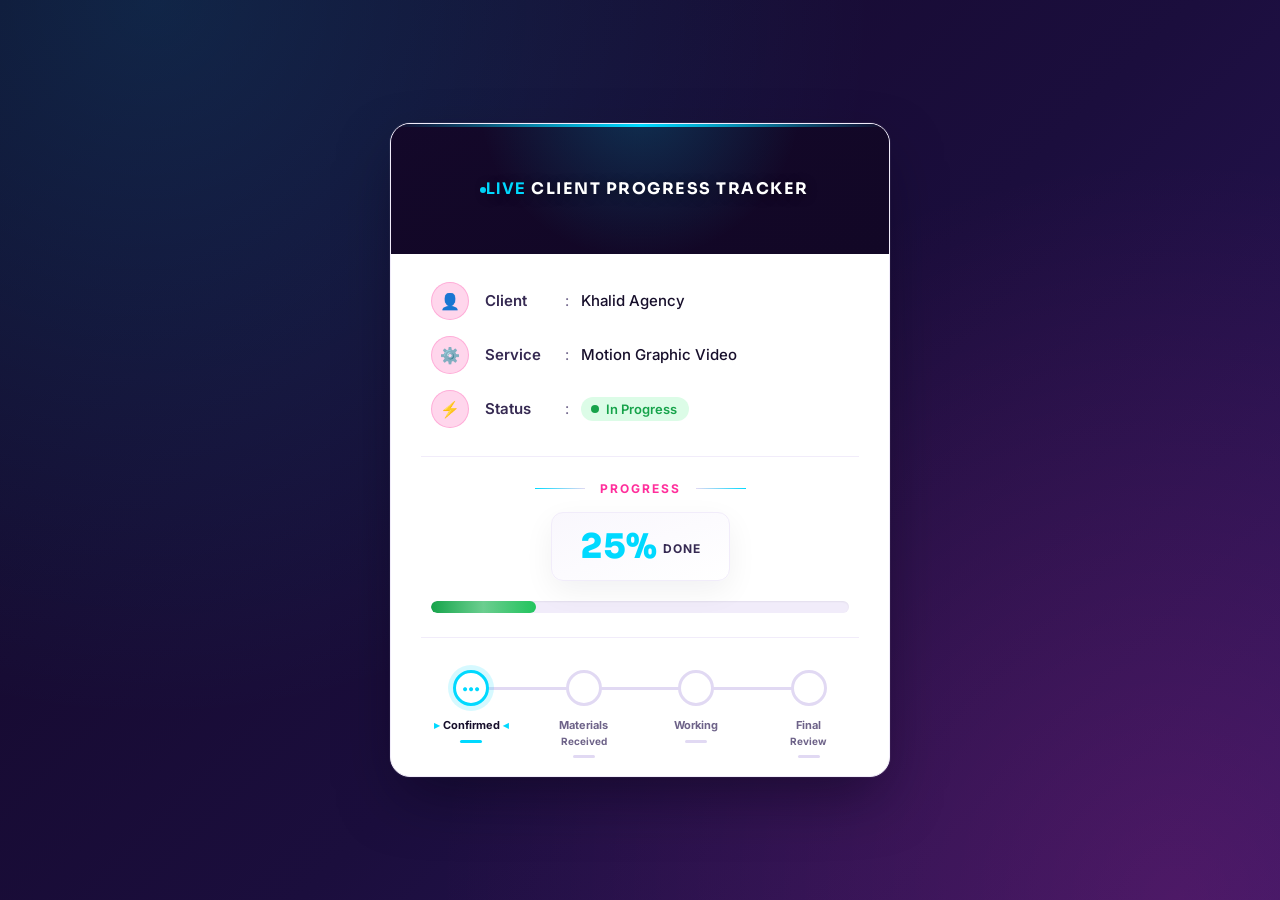
==== commit 7ed1bddf: "commit" ====
--- a/clients/client004/index.html
+++ b/clients/client004/index.html
@@ -15,6 +15,7 @@
     <meta charset="UTF-8">
     <meta name="viewport" content="width=device-width, initial-scale=1.0">
     <title>Live Progress Tracker | DOT Agency</title>
+    <meta name="color-scheme" content="light">
 
     <link rel="preconnect" href="https://fonts.googleapis.com">
     <link rel="preconnect" href="https://fonts.gstatic.com" crossorigin>
--- a/assets/css/style.css
+++ b/assets/css/style.css
@@ -22,15 +22,17 @@
     --success:      #16a34a;
     --success-soft: #dcfce7;
 
-    /* درجات محايدة */
-    --ink-900: #0f172a;
-    --ink-700: #1e293b;
-    --ink-500: #64748b;
-    --ink-400: #94a3b8;
-    --ink-200: #e2e8f0;
-    --ink-100: #f1f5f9;
-    --ink-50:  #f8fafc;
+    /* درجات محايدة — بلمسة بنفسجية خفيفة (بدل الرمادي المحايد) حتى يظهر الأساسي 60% بكل الكارد */
+    --ink-900: #170f2b;
+    --ink-700: #362a52;
+    --ink-500: #6e6389;
+    --ink-400: #9a90b3;
+    --ink-200: #e1d9f3;
+    --ink-100: #f1ecfa;
+    --ink-50:  #f9f7fd;
     --white:   #ffffff;
+
+    color-scheme: light; /* يمنع المتصفح (خصوصاً أندرويد) من عكس الألوان تلقائياً بالوضع الليلي */
 
     /* أبعاد ومقاييس */
     --radius-lg:   20px;
@@ -38,7 +40,7 @@
     --radius-sm:   8px;
     --radius-full: 999px;
 
-    --shadow-card: 0 20px 45px -12px rgba(27, 14, 61, 0.22), 0 4px 12px rgba(27, 14, 61, 0.08);
+    --shadow-card: 0 25px 60px -12px rgba(10, 4, 26, 0.55), 0 0 0 1px rgba(255, 255, 255, 0.06);
     --shadow-soft: 0 10px 30px rgba(15, 23, 42, 0.06);
 
     --font-display: 'Sora', 'Segoe UI', Tahoma, sans-serif;
@@ -58,9 +60,9 @@
 
 body {
     background:
-        radial-gradient(circle at 15% 10%, rgba(255, 46, 155, 0.05), transparent 45%),
-        radial-gradient(circle at 85% 90%, rgba(27, 14, 61, 0.06), transparent 45%),
-        var(--ink-50);
+        radial-gradient(circle at 12% 0%, rgba(0, 217, 255, 0.14), transparent 50%),
+        radial-gradient(circle at 92% 100%, rgba(255, 46, 155, 0.16), transparent 50%),
+        linear-gradient(135deg, var(--brand-primary-deep) 0%, var(--brand-primary) 55%, var(--brand-primary-light) 100%);
     display: flex;
     justify-content: center;
     align-items: center;
@@ -176,8 +178,8 @@
     flex-shrink: 0;
     width: 38px;
     height: 38px;
-    background-color: var(--ink-50);
-    border: 1px solid var(--ink-100);
+    background-color: var(--brand-secondary-soft);
+    border: 1px solid rgba(255, 46, 155, 0.25);
     border-radius: 50%;
     display: flex;
     align-items: center;
@@ -189,7 +191,7 @@
 
 .info-row:hover .info-icon {
     transform: translateY(-2px);
-    border-color: var(--brand-secondary-soft);
+    border-color: var(--brand-secondary);
 }
 
 .info-label {
@@ -212,13 +214,13 @@
     white-space: nowrap;
 }
 
-/* شارة الحالة — نيون بينك (عنصر داعم = 30%) */
+/* شارة الحالة — أخضر دلالي ثابت (In Progress = لون عالمي مفهوم، مستقل عن هوية 60-30-10) */
 .status-badge {
     display: inline-flex;
     align-items: center;
-    color: var(--brand-secondary);
+    color: var(--success);
     font-weight: 600;
-    background-color: var(--brand-secondary-soft);
+    background-color: var(--success-soft);
     padding: 4px 12px 4px 10px;
     border-radius: var(--radius-full);
     font-size: 13px;
@@ -227,11 +229,11 @@
 .status-dot {
     width: 8px;
     height: 8px;
-    background-color: var(--brand-secondary);
+    background-color: var(--success);
     border-radius: 50%;
     display: inline-block;
     margin-inline-end: 7px;
-    --pulse-color: rgba(255, 46, 155, 0.5);
+    --pulse-color: rgba(22, 163, 74, 0.5);
     animation: livePulse 2s ease-in-out infinite;
 }
 
@@ -256,7 +258,7 @@
     justify-content: center;
     font-size: 12px;
     font-weight: 700;
-    color: var(--ink-700);
+    color: var(--brand-secondary);
     letter-spacing: 2px;
     margin-bottom: 16px;
 }
